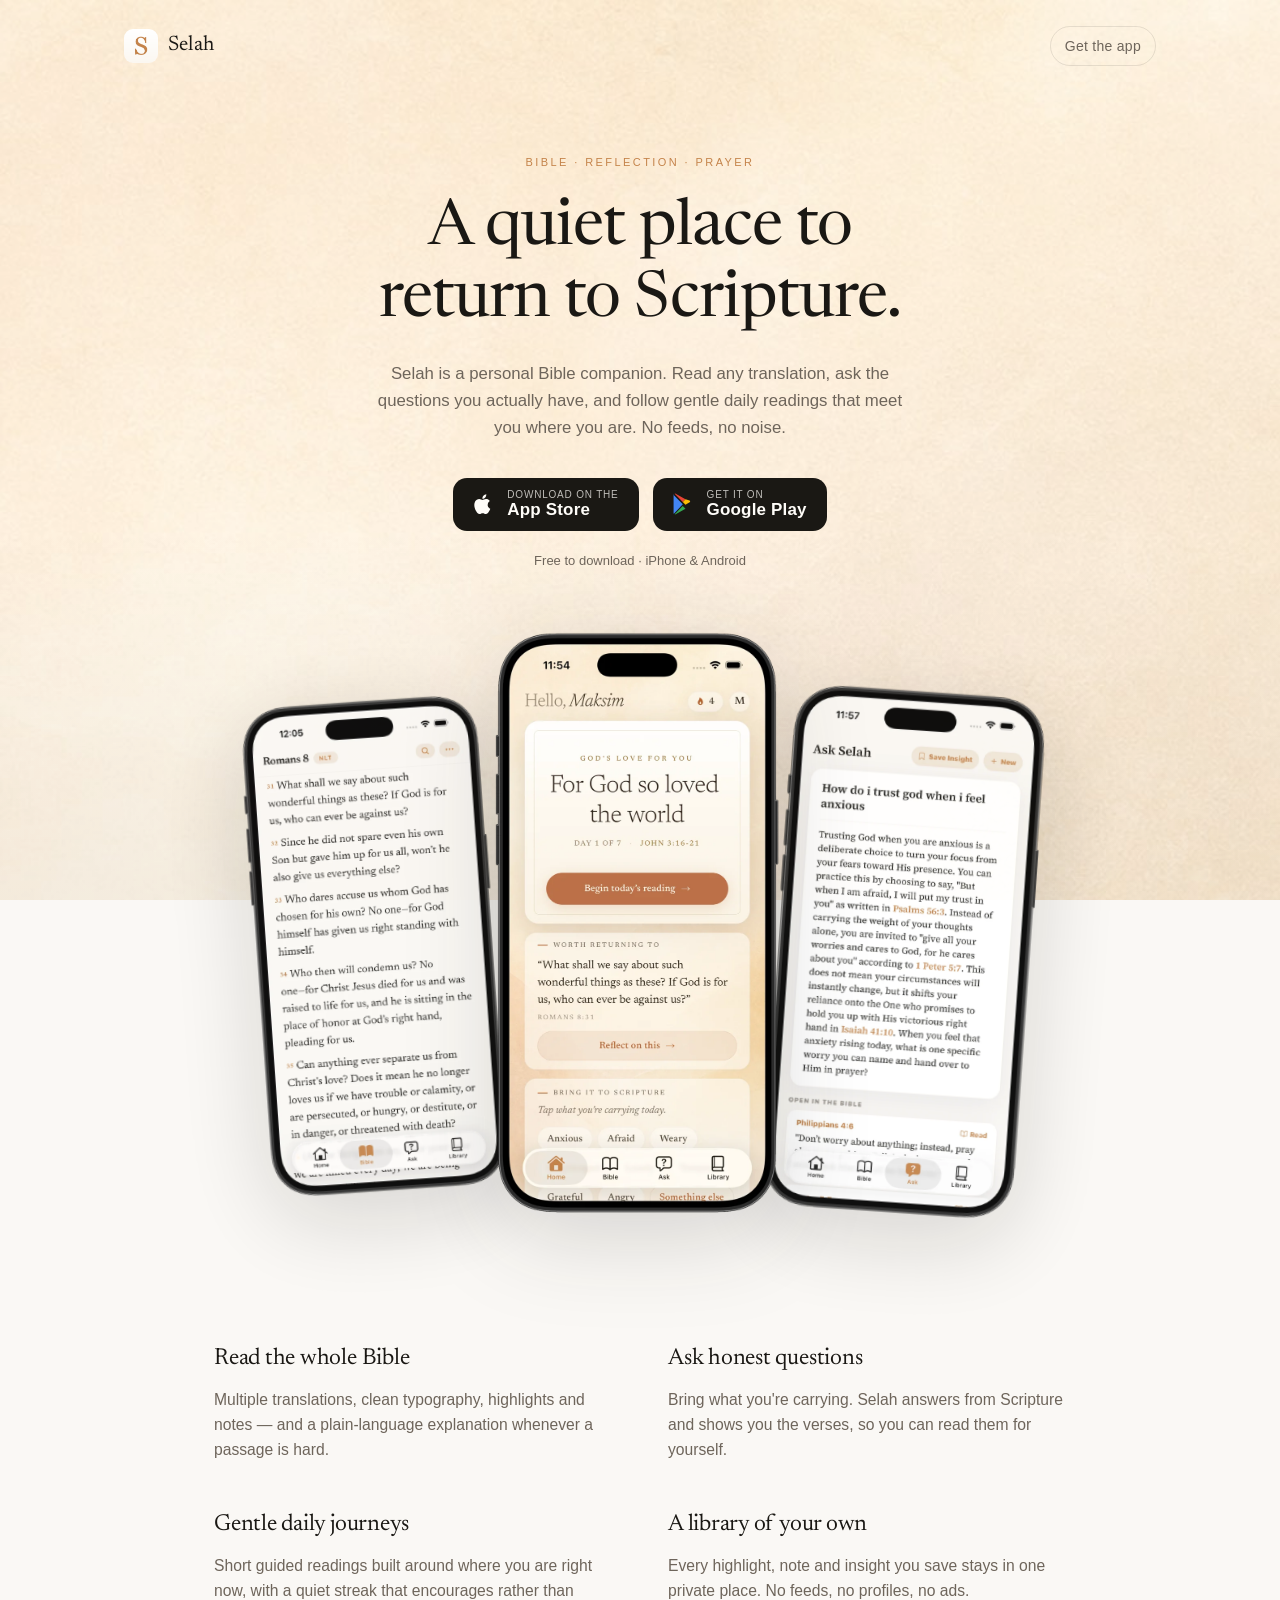
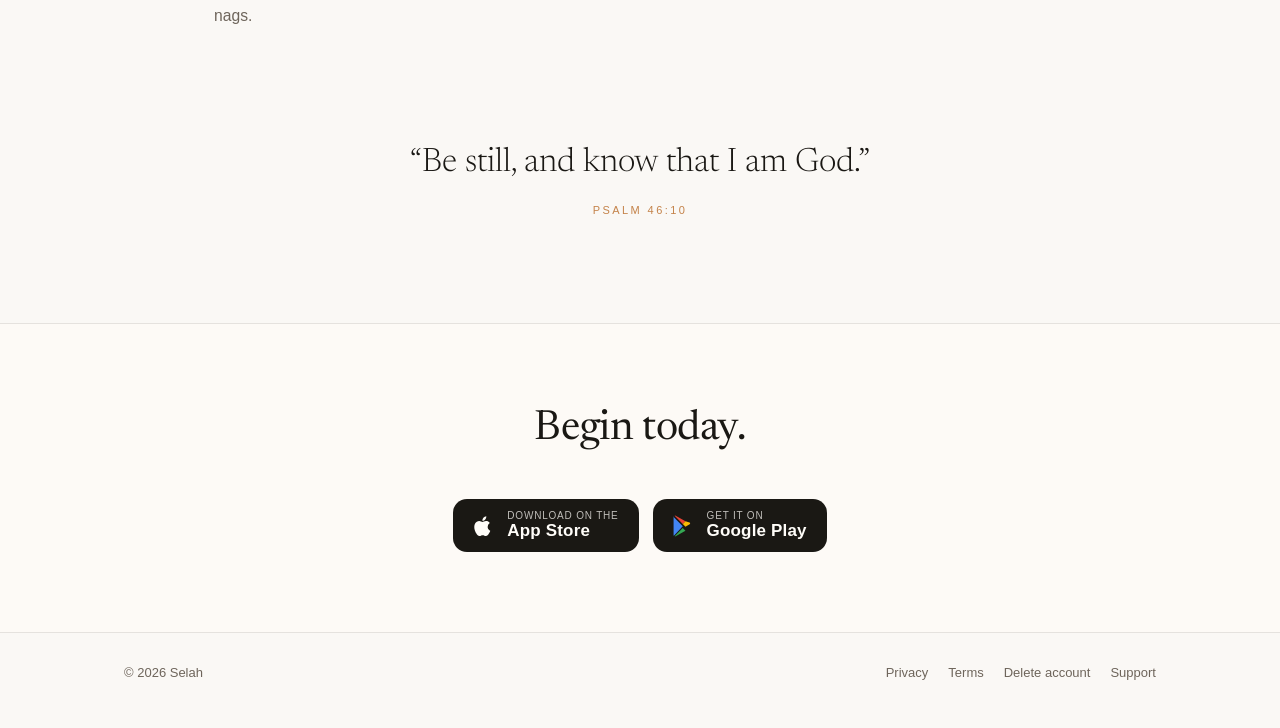
==== index.html @ 69b3614e "Add landing page and restyle legal pages to match The site root now serves a landing page for Selah " ====
<!doctype html>
<html lang="en">
<head>
<meta charset="utf-8" />
<meta name="viewport" content="width=device-width, initial-scale=1" />
<title>Selah — A quiet place to read Scripture</title>
<meta name="description" content="Selah is a personal Bible companion for iPhone and Android. Read any translation, ask honest questions, and follow gentle daily readings." />
<meta name="theme-color" content="#FAF8F5" />
<meta name="color-scheme" content="light" />
<link rel="icon" href="assets/favicon.png" type="image/png" />
<link rel="apple-touch-icon" href="assets/favicon.png" />
<meta property="og:type" content="website" />
<meta property="og:title" content="Selah — A quiet place to read Scripture" />
<meta property="og:description" content="A personal Bible companion for iPhone and Android. Read, ask, and return." />
<meta property="og:image" content="assets/icon.png" />
<meta name="twitter:card" content="summary_large_image" />
<link rel="preconnect" href="https://fonts.googleapis.com" />
<link rel="preconnect" href="https://fonts.gstatic.com" crossorigin />
<link href="https://fonts.googleapis.com/css2?family=Newsreader:opsz,wght@6..72,300;6..72,400;6..72,500&display=swap" rel="stylesheet" />
<link rel="stylesheet" href="styles.css" />
</head>
<body>

<div class="paper" aria-hidden="true"></div>

<header class="nav">
  <a class="brand" href="#top">
    <img src="assets/icon.png" alt="" width="34" height="34" />
    <span>Selah</span>
  </a>
  <a class="nav-cta" href="#get">Get the app</a>
</header>

<main id="top">

  <section class="hero">
    <p class="eyebrow">Bible &middot; Reflection &middot; Prayer</p>
    <h1>A quiet place to<br />return to Scripture.</h1>
    <p class="lede">
      Selah is a personal Bible companion. Read any translation, ask the questions
      you actually have, and follow gentle daily readings that meet you where you are.
      No feeds, no noise.
    </p>

    <div class="badges" id="get">
      <a class="badge" href="https://apps.apple.com/us/app/selah-bible-app-for-beginners/id6782827758" aria-label="Download Selah on the App Store">
        <svg class="badge-glyph" viewBox="0 0 24 24" aria-hidden="true" focusable="false">
          <path fill="currentColor" d="M16.36 12.68c-.02-2.3 1.88-3.4 1.96-3.46-1.07-1.56-2.73-1.78-3.32-1.8-1.41-.14-2.76.83-3.48.83-.72 0-1.83-.81-3.01-.79-1.55.02-2.98.9-3.78 2.29-1.61 2.79-.41 6.92 1.15 9.18.76 1.11 1.67 2.35 2.86 2.3 1.15-.05 1.58-.74 2.97-.74 1.38 0 1.78.74 2.99.72 1.24-.02 2.02-1.12 2.77-2.24.88-1.28 1.24-2.53 1.26-2.6-.03-.01-2.42-.93-2.44-3.69zM14.1 5.9c.63-.77 1.06-1.83.94-2.9-.91.04-2.02.61-2.67 1.37-.58.68-1.09 1.77-.95 2.81 1.02.08 2.05-.52 2.68-1.28z"/>
        </svg>
        <span class="badge-text">
          <small>Download on the</small>
          <strong>App Store</strong>
        </span>
      </a>

      <a class="badge" href="https://play.google.com/store/apps/details?id=com.selahbible.reader" aria-label="Get Selah on Google Play">
        <svg class="badge-glyph" viewBox="0 0 24 24" aria-hidden="true" focusable="false">
          <path fill="#34A853" d="M4.3 21.5c.28.15.6.16.93.03l9.05-5.23-2.5-2.5-7.48 7.7z"/>
          <path fill="#EA4335" d="M14.28 7.7 5.23 2.47a.93.93 0 0 0-.93.03l7.48 7.7 2.5-2.5z"/>
          <path fill="#FBBC04" d="m14.28 7.7-2.5 2.5 2.5 2.5 3.83-2.21c.63-.37.63-1.29 0-1.66L14.28 7.7z"/>
          <path fill="#4285F4" d="M3.58 2.9a1.1 1.1 0 0 0-.28.75v16.7c0 .29.1.55.28.75l8.2-8.9-8.2-8.3z"/>
        </svg>
        <span class="badge-text">
          <small>Get it on</small>
          <strong>Google Play</strong>
        </span>
      </a>
    </div>

    <p class="fineprint">Free to download &middot; iPhone &amp; Android</p>
  </section>

  <section class="shots" aria-label="Screenshots of the Selah app">
    <img class="shot side left" src="assets/bible.webp" alt="The Bible reader in Selah, showing Romans 8 in plain, readable type." loading="lazy" />
    <img class="shot main" src="assets/home.webp" alt="The Selah home screen with today's verse and reading journey." />
    <img class="shot side right" src="assets/ask.webp" alt="Ask Selah answering a question with Scripture references." loading="lazy" />
  </section>

  <section class="features">
    <div class="feature">
      <h2>Read the whole Bible</h2>
      <p>Multiple translations, clean typography, highlights and notes — and a plain-language explanation whenever a passage is hard.</p>
    </div>
    <div class="feature">
      <h2>Ask honest questions</h2>
      <p>Bring what you're carrying. Selah answers from Scripture and shows you the verses, so you can read them for yourself.</p>
    </div>
    <div class="feature">
      <h2>Gentle daily journeys</h2>
      <p>Short guided readings built around where you are right now, with a quiet streak that encourages rather than nags.</p>
    </div>
    <div class="feature">
      <h2>A library of your own</h2>
      <p>Every highlight, note and insight you save stays in one private place. No feeds, no profiles, no ads.</p>
    </div>
  </section>

  <section class="verse">
    <blockquote>
      <p>&ldquo;Be still, and know that I am God.&rdquo;</p>
      <cite>Psalm 46:10</cite>
    </blockquote>
  </section>

  <section class="cta">
    <h2>Begin today.</h2>
    <div class="badges">
      <a class="badge" href="https://apps.apple.com/us/app/selah-bible-app-for-beginners/id6782827758" aria-label="Download Selah on the App Store">
        <svg class="badge-glyph" viewBox="0 0 24 24" aria-hidden="true" focusable="false">
          <path fill="currentColor" d="M16.36 12.68c-.02-2.3 1.88-3.4 1.96-3.46-1.07-1.56-2.73-1.78-3.32-1.8-1.41-.14-2.76.83-3.48.83-.72 0-1.83-.81-3.01-.79-1.55.02-2.98.9-3.78 2.29-1.61 2.79-.41 6.92 1.15 9.18.76 1.11 1.67 2.35 2.86 2.3 1.15-.05 1.58-.74 2.97-.74 1.38 0 1.78.74 2.99.72 1.24-.02 2.02-1.12 2.77-2.24.88-1.28 1.24-2.53 1.26-2.6-.03-.01-2.42-.93-2.44-3.69zM14.1 5.9c.63-.77 1.06-1.83.94-2.9-.91.04-2.02.61-2.67 1.37-.58.68-1.09 1.77-.95 2.81 1.02.08 2.05-.52 2.68-1.28z"/>
        </svg>
        <span class="badge-text">
          <small>Download on the</small>
          <strong>App Store</strong>
        </span>
      </a>
      <a class="badge" href="https://play.google.com/store/apps/details?id=com.selahbible.reader" aria-label="Get Selah on Google Play">
        <svg class="badge-glyph" viewBox="0 0 24 24" aria-hidden="true" focusable="false">
          <path fill="#34A853" d="M4.3 21.5c.28.15.6.16.93.03l9.05-5.23-2.5-2.5-7.48 7.7z"/>
          <path fill="#EA4335" d="M14.28 7.7 5.23 2.47a.93.93 0 0 0-.93.03l7.48 7.7 2.5-2.5z"/>
          <path fill="#FBBC04" d="m14.28 7.7-2.5 2.5 2.5 2.5 3.83-2.21c.63-.37.63-1.29 0-1.66L14.28 7.7z"/>
          <path fill="#4285F4" d="M3.58 2.9a1.1 1.1 0 0 0-.28.75v16.7c0 .29.1.55.28.75l8.2-8.9-8.2-8.3z"/>
        </svg>
        <span class="badge-text">
          <small>Get it on</small>
          <strong>Google Play</strong>
        </span>
      </a>
    </div>
  </section>

</main>

<footer class="foot">
  <p class="copy">&copy; 2026 Selah</p>
  <nav class="links">
    <a href="privacy.html">Privacy</a>
    <a href="terms-and-conditions.html">Terms</a>
    <a href="delete-account.html">Delete account</a>
    <a href="mailto:selahsupport.app@gmail.com">Support</a>
  </nav>
</footer>

</body>
</html>
---- styles.css ----
/* Selah — landing page
   Palette mirrors the app (constants/Colors.ts): warm parchment, ink, amber accent. */

:root {
  --bg: #FAF8F5;
  --bg-tint: #F5EFE5;
  --surface: #FFFFFF;
  --text: #1A1814;
  --muted: #6E655B;
  --accent: #C4834A;
  --hairline: rgba(26, 24, 20, 0.10);
  --pill: #1A1814;
  --pill-text: #FFFDF9;
  --glow: rgba(196, 131, 74, 0.16);
  --veil: rgba(252, 247, 240, 0.22);
  --floor: rgba(58, 39, 22, 0.05);
  --prose: #3B342C;
  --serif: 'Newsreader', 'Iowan Old Style', 'Palatino Linotype', Palatino, Georgia, serif;
  --sans: -apple-system, BlinkMacSystemFont, 'Segoe UI', Inter, Roboto, Helvetica, Arial, sans-serif;
}


* { box-sizing: border-box; }

html {
  scroll-behavior: smooth;
  color-scheme: light only;
}

body {
  margin: 0;
  background: var(--bg);
  color: var(--text);
  font-family: var(--sans);
  line-height: 1.6;
  -webkit-font-smoothing: antialiased;
  text-rendering: optimizeLegibility;
}

/* The same watercolor parchment the app's Home screen sits on: the texture,
   the cream veil over it, and the floor wash that seats the lower content. */
.paper {
  position: fixed;
  inset: 0;
  z-index: -2;
  background-image: url('assets/parchment.jpg');
  background-size: cover;
  background-position: center top;
  background-color: var(--bg);
}

.paper::after {
  content: '';
  position: absolute;
  inset: 0;
  background:
    linear-gradient(to bottom, rgba(58, 39, 22, 0) 58%, var(--floor)),
    var(--veil);
}

img { max-width: 100%; height: auto; display: block; }

a { color: inherit; }

/* ---------- nav ---------- */

.nav {
  max-width: 1080px;
  margin: 0 auto;
  padding: 26px 24px 0;
  display: flex;
  align-items: center;
  justify-content: space-between;
  gap: 16px;
}

.brand {
  display: inline-flex;
  align-items: center;
  gap: 10px;
  text-decoration: none;
  font-family: var(--serif);
  font-size: 21px;
  letter-spacing: 0.01em;
}

.brand img { border-radius: 9px; }

.nav-cta {
  font-size: 14px;
  letter-spacing: 0.02em;
  color: var(--muted);
  text-decoration: none;
  padding: 8px 14px;
  border: 1px solid var(--hairline);
  border-radius: 999px;
  transition: color 0.2s ease, border-color 0.2s ease;
}

.nav-cta:hover { color: var(--accent); border-color: var(--accent); }

/* ---------- hero ---------- */

.hero {
  position: relative;
  max-width: 760px;
  margin: 0 auto;
  padding: 88px 24px 0;
  text-align: center;
}

.eyebrow {
  margin: 0 0 22px;
  font-size: 11px;
  letter-spacing: 0.22em;
  text-transform: uppercase;
  color: var(--accent);
}

h1 {
  margin: 0;
  font-family: var(--serif);
  font-weight: 400;
  font-size: clamp(2.4rem, 6.5vw, 4rem);
  line-height: 1.12;
  letter-spacing: -0.015em;
}

.lede {
  margin: 24px auto 0;
  max-width: 33em;
  font-size: 1.05rem;
  color: var(--muted);
}

.fineprint {
  margin: 20px 0 0;
  font-size: 13px;
  color: var(--muted);
}

/* ---------- store badges ---------- */

.badges {
  margin-top: 36px;
  display: flex;
  flex-wrap: wrap;
  justify-content: center;
  gap: 14px;
}

.badge {
  display: inline-flex;
  align-items: center;
  gap: 11px;
  padding: 11px 20px 11px 17px;
  border-radius: 14px;
  background: var(--pill);
  color: var(--pill-text);
  text-decoration: none;
  transition: transform 0.2s ease, opacity 0.2s ease;
}

.badge:hover { transform: translateY(-2px); opacity: 0.92; }

.badge-glyph { width: 26px; height: 26px; flex: none; }

.badge-text { display: flex; flex-direction: column; line-height: 1.15; text-align: left; }
.badge-text small { font-size: 10px; letter-spacing: 0.08em; text-transform: uppercase; opacity: 0.72; }
.badge-text strong { font-size: 17px; font-weight: 600; letter-spacing: 0.01em; }

/* ---------- screenshots ---------- */

.shots {
  max-width: 1000px;
  margin: 72px auto 0;
  padding: 0 24px;
  display: flex;
  align-items: center;
  justify-content: center;
}

.shot {
  width: 30%;
  max-width: 280px;
  filter: drop-shadow(0 24px 46px rgba(26, 24, 20, 0.16));
}

/* The three sit as a slight fan — the middle one lifted, the outer two turned
   away and tucked a little behind it — rather than three flat rectangles. */
.shot.side { opacity: 0.94; }
.shot.left { transform: rotate(-4deg) translateY(14px); margin-right: -3.5%; }
.shot.right { transform: rotate(4deg) translateY(14px); margin-left: -3.5%; }

.shot.main {
  position: relative;
  z-index: 2;
  width: 34%;
  max-width: 316px;
  transform: translateY(-12px);
}

/* ---------- features ---------- */

.features {
  max-width: 900px;
  margin: 104px auto 0;
  padding: 0 24px;
  display: grid;
  grid-template-columns: repeat(2, 1fr);
  gap: 44px 56px;
}

.feature h2 {
  margin: 0 0 10px;
  font-family: var(--serif);
  font-weight: 400;
  font-size: 1.45rem;
  letter-spacing: -0.01em;
}

.feature p {
  margin: 0;
  color: var(--muted);
  font-size: 0.98rem;
}

/* ---------- verse ---------- */

.verse {
  max-width: 720px;
  margin: 112px auto 0;
  padding: 0 24px;
  text-align: center;
}

.verse blockquote { margin: 0; }

.verse p {
  margin: 0;
  font-family: var(--serif);
  font-size: clamp(1.5rem, 3.6vw, 2.1rem);
  font-weight: 300;
  line-height: 1.35;
}

.verse cite {
  display: block;
  margin-top: 16px;
  font-style: normal;
  font-size: 11px;
  letter-spacing: 0.22em;
  text-transform: uppercase;
  color: var(--accent);
}

/* ---------- closing cta ---------- */

.cta {
  margin: 104px auto 0;
  padding: 72px 24px 80px;
  text-align: center;
  background: rgba(255, 252, 246, 0.55);
  border-top: 1px solid var(--hairline);
  border-bottom: 1px solid var(--hairline);
}

.cta h2 {
  margin: 0;
  font-family: var(--serif);
  font-weight: 400;
  font-size: clamp(1.9rem, 4.6vw, 2.6rem);
  letter-spacing: -0.01em;
}

/* ---------- footer ---------- */

.foot {
  max-width: 1080px;
  margin: 0 auto;
  padding: 30px 24px 44px;
  display: flex;
  flex-wrap: wrap;
  align-items: center;
  justify-content: space-between;
  gap: 12px;
  font-size: 13px;
  color: var(--muted);
}

.foot .copy { margin: 0; }

.links { display: flex; flex-wrap: wrap; gap: 20px; }

.links a { text-decoration: none; transition: color 0.2s ease; }
.links a:hover { color: var(--accent); }

/* ---------- legal documents ---------- */
/* Privacy, Terms and account deletion share the landing page's shell and
   palette; only the prose measure and rhythm are set here. */

.doc {
  max-width: 720px;
  margin: 0 auto;
  padding: 64px 24px 100px;
}

.doc .eyebrow { margin-bottom: 14px; }

.doc h1 {
  font-size: clamp(2rem, 5vw, 2.75rem);
  line-height: 1.15;
}

.doc .updated {
  margin: 14px 0 0;
  font-size: 0.92rem;
  color: var(--muted);
}

.doc .rule {
  height: 1px;
  margin: 30px 0 8px;
  background: var(--hairline);
}

.doc h2 {
  margin: 42px 0 12px;
  font-family: var(--serif);
  font-weight: 400;
  font-size: 1.5rem;
  letter-spacing: -0.01em;
}

.doc h3 {
  margin: 30px 0 10px;
  font-family: var(--serif);
  font-weight: 400;
  font-size: 1.18rem;
}

.doc p,
.doc li {
  color: var(--prose);
  font-size: 1rem;
}

.doc p { margin: 0 0 16px; }

.doc ul,
.doc ol {
  margin: 0 0 18px;
  padding-left: 1.3em;
}

.doc li { margin: 0 0 8px; }

.doc a {
  color: var(--accent);
  text-decoration: underline;
  text-underline-offset: 2px;
  text-decoration-thickness: 1px;
}

.doc strong { font-weight: 600; color: var(--text); }

/* The fused ivory callout the old pages used for the fastest route. */
.doc .summary {
  margin: 26px 0 34px;
  padding: 20px 22px;
  background: rgba(255, 253, 249, 0.62);
  border: 1px solid var(--hairline);
  border-radius: 16px;
}

.doc .summary p:last-child { margin-bottom: 0; }

.doc .button {
  display: inline-flex;
  align-items: center;
  margin: 6px 0 22px;
  padding: 12px 22px;
  border-radius: 999px;
  background: var(--pill);
  color: var(--pill-text);
  font-size: 0.95rem;
  text-decoration: none;
  transition: transform 0.2s ease, opacity 0.2s ease;
}

.doc .button:hover { transform: translateY(-1px); opacity: 0.92; }

.doc .imprint {
  margin: 56px 0 0;
  padding-top: 22px;
  border-top: 1px solid var(--hairline);
  font-size: 0.86rem;
  color: var(--muted);
}

@media (max-width: 700px) {
  .doc { padding: 44px 22px 76px; }
  .doc h2 { font-size: 1.35rem; margin-top: 36px; }
}

/* ---------- phones ---------- */
/* One column, centered like the rest of the page, with the rhythm pulled in
   so the sections read as one column instead of drifting apart. */

@media (max-width: 700px) {
  .nav { padding: 20px 20px 0; }

  .hero { padding: 60px 22px 0; }
  h1 { font-size: clamp(2rem, 9.5vw, 2.75rem); }
  .lede { margin-top: 20px; font-size: 1rem; }

  .badges { margin-top: 32px; gap: 12px; }
  .badge { width: min(260px, 100%); }

  .shots {
    display: block;
    position: relative;
    margin-top: 68px;
    padding: 0 18px;
  }

  .shot { filter: drop-shadow(0 16px 32px rgba(26, 24, 20, 0.18)); }

  /* Bible steps out; Home and Ask stay, overlapped and turned toward
     each other so the pair reads as one arrangement. */
  .shot.left { display: none; }

  .shot.main {
    width: 65%;
    max-width: 246px;
    margin: 0 0 0 4%;
    transform: rotate(-5deg);
  }

  .shot.right {
    position: absolute;
    z-index: 1;
    top: -5%;
    right: 4%;
    width: 54%;
    max-width: 205px;
    margin: 0;
    transform: rotate(7deg);
  }

  .features {
    margin-top: 68px;
    padding: 0 22px;
    grid-template-columns: 1fr;
    gap: 34px;
    text-align: center;
  }

  .feature h2 { font-size: 1.35rem; }
  .feature p { max-width: 30em; margin-inline: auto; }

  .verse { margin-top: 76px; }
  .verse p { font-size: 1.32rem; }

  .cta { margin-top: 76px; padding: 60px 22px 64px; }

  .foot {
    flex-direction: column;
    justify-content: center;
    gap: 16px;
    padding: 28px 22px 40px;
  }
}
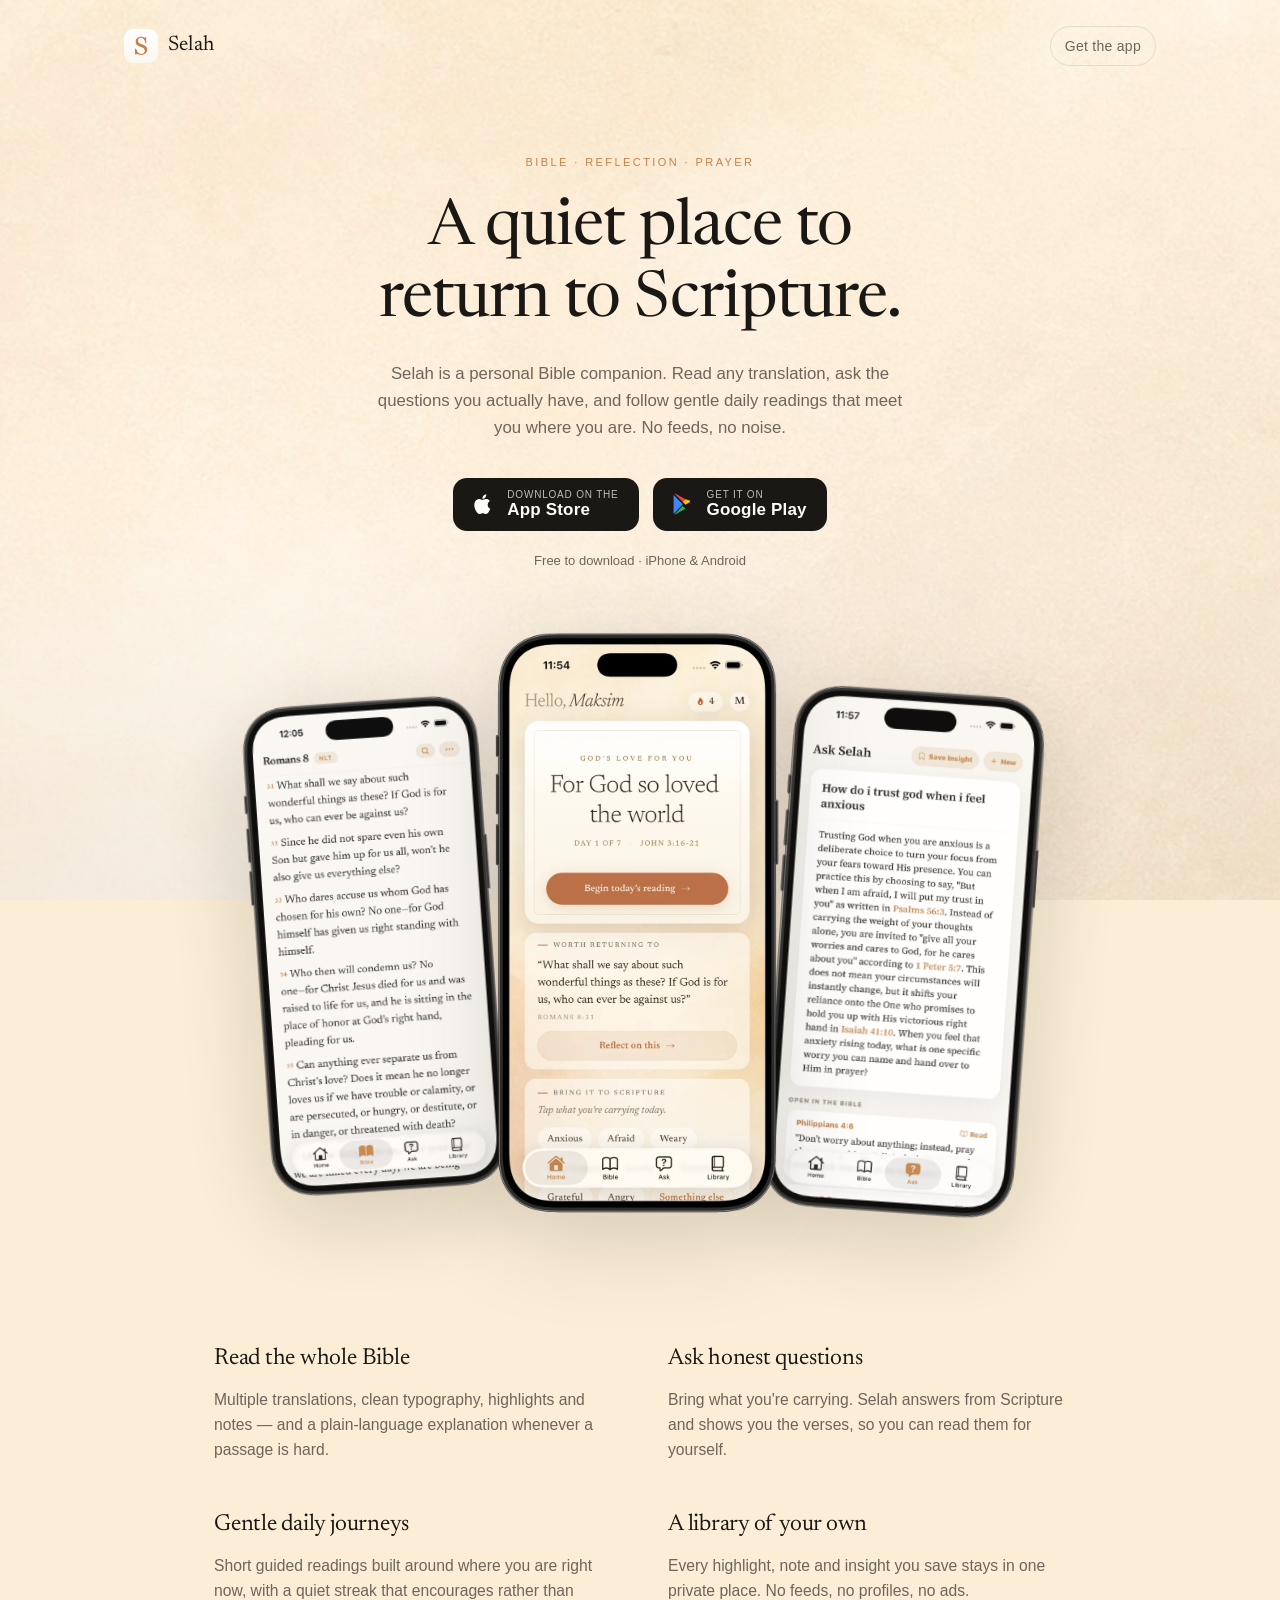
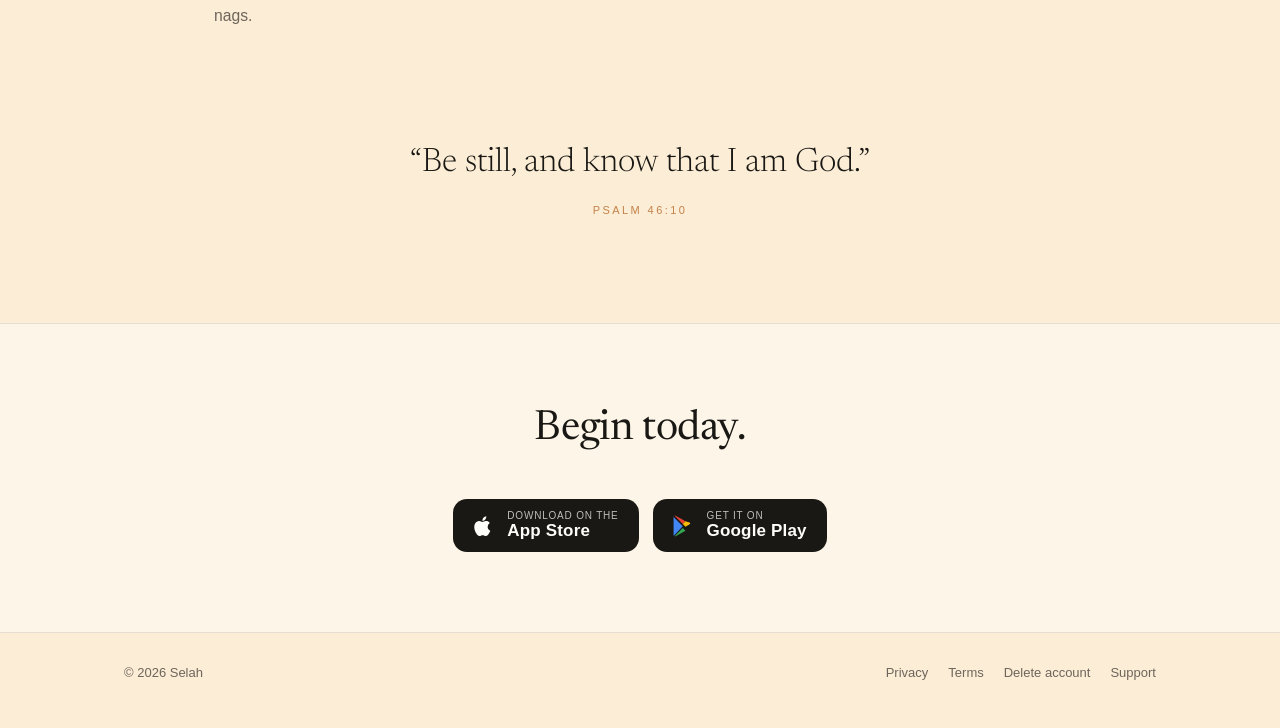
==== commit 187913a2: "Match the canvas colour to the parchment and centre the store pills iOS Safari tints the status bar " ====
--- a/index.html
+++ b/index.html
@@ -5,7 +5,7 @@
 <meta name="viewport" content="width=device-width, initial-scale=1" />
 <title>Selah — A quiet place to read Scripture</title>
 <meta name="description" content="Selah is a personal Bible companion for iPhone and Android. Read any translation, ask honest questions, and follow gentle daily readings." />
-<meta name="theme-color" content="#FAF8F5" />
+<meta name="theme-color" content="#FBEDD6" />
 <meta name="color-scheme" content="light" />
 <link rel="icon" href="assets/favicon.png" type="image/png" />
 <link rel="apple-touch-icon" href="assets/favicon.png" />
--- a/styles.css
+++ b/styles.css
@@ -2,7 +2,7 @@
    Palette mirrors the app (constants/Colors.ts): warm parchment, ink, amber accent. */
 
 :root {
-  --bg: #FAF8F5;
+  --bg: #FBEDD6;
   --bg-tint: #F5EFE5;
   --surface: #FFFFFF;
   --text: #1A1814;
@@ -415,7 +415,7 @@
   .lede { margin-top: 20px; font-size: 1rem; }
 
   .badges { margin-top: 32px; gap: 12px; }
-  .badge { width: min(260px, 100%); }
+  .badge { width: min(260px, 100%); justify-content: center; }
 
   .shots {
     display: block;
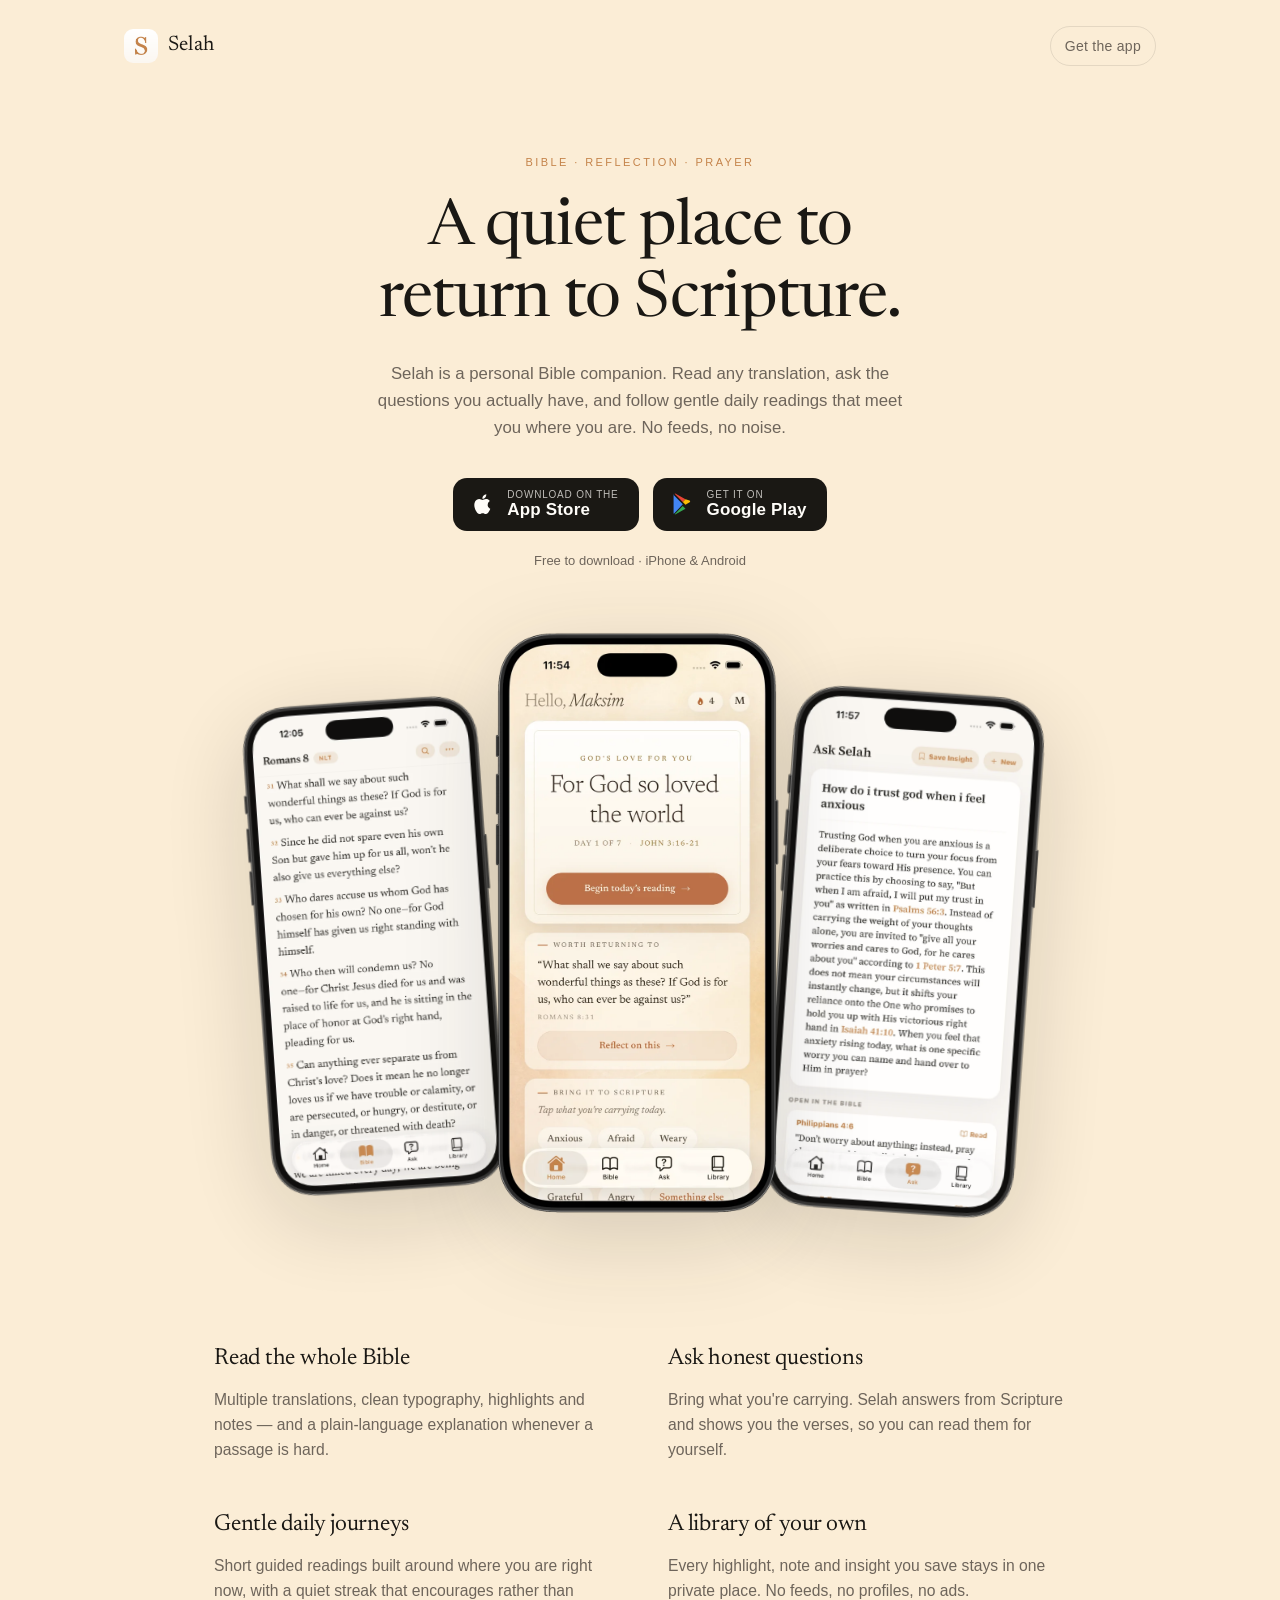
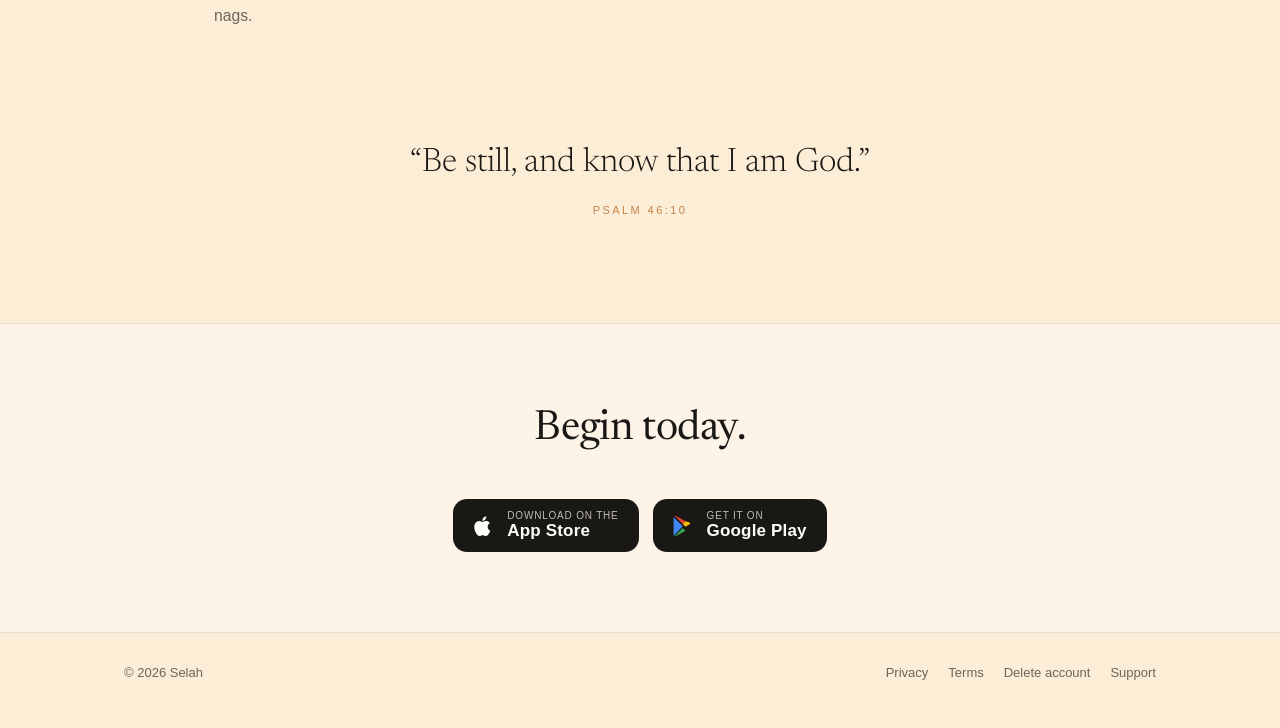
==== commit 2799b048: "bug fix" ====
--- a/index.html
+++ b/index.html
@@ -2,7 +2,7 @@
 <html lang="en">
 <head>
 <meta charset="utf-8" />
-<meta name="viewport" content="width=device-width, initial-scale=1" />
+<meta name="viewport" content="width=device-width, initial-scale=1, viewport-fit=cover" />
 <title>Selah — A quiet place to read Scripture</title>
 <meta name="description" content="Selah is a personal Bible companion for iPhone and Android. Read any translation, ask honest questions, and follow gentle daily readings." />
 <meta name="theme-color" content="#FBEDD6" />
@@ -22,6 +22,7 @@
 <body>
 
 <div class="paper" aria-hidden="true"></div>
+<div class="toolbar-tint" aria-hidden="true"></div>
 
 <header class="nav">
   <a class="brand" href="#top">
--- a/styles.css
+++ b/styles.css
@@ -25,6 +25,7 @@
 html {
   scroll-behavior: smooth;
   color-scheme: light only;
+  background-color: var(--bg);
 }
 
 body {
@@ -41,7 +42,13 @@
    the cream veil over it, and the floor wash that seats the lower content. */
 .paper {
   position: fixed;
-  inset: 0;
+  top: 0;
+  left: 0;
+  right: 0;
+  /* inset:0 sizes to iOS's *small* viewport, so when Safari's toolbar
+     collapses a strip of bare background appears below the texture. */
+  height: 100vh;
+  height: 100lvh;
   z-index: -2;
   background-image: url('assets/parchment.jpg');
   background-size: cover;
@@ -56,6 +63,20 @@
   background:
     linear-gradient(to bottom, rgba(58, 39, 22, 0) 58%, var(--floor)),
     var(--veil);
+}
+
+/* iOS 26 Safari ignores theme-color and instead tints its toolbar by sampling
+   the background-color of fixed elements touching the viewport edges (pseudo-
+   elements and background images are skipped, so .paper doesn't count). This
+   off-screen strip is the element it samples for the bottom toolbar. */
+.toolbar-tint {
+  position: fixed;
+  bottom: -8px;
+  left: 0;
+  width: 100%;
+  min-height: 12px;
+  background-color: var(--bg);
+  pointer-events: none;
 }
 
 img { max-width: 100%; height: auto; display: block; }
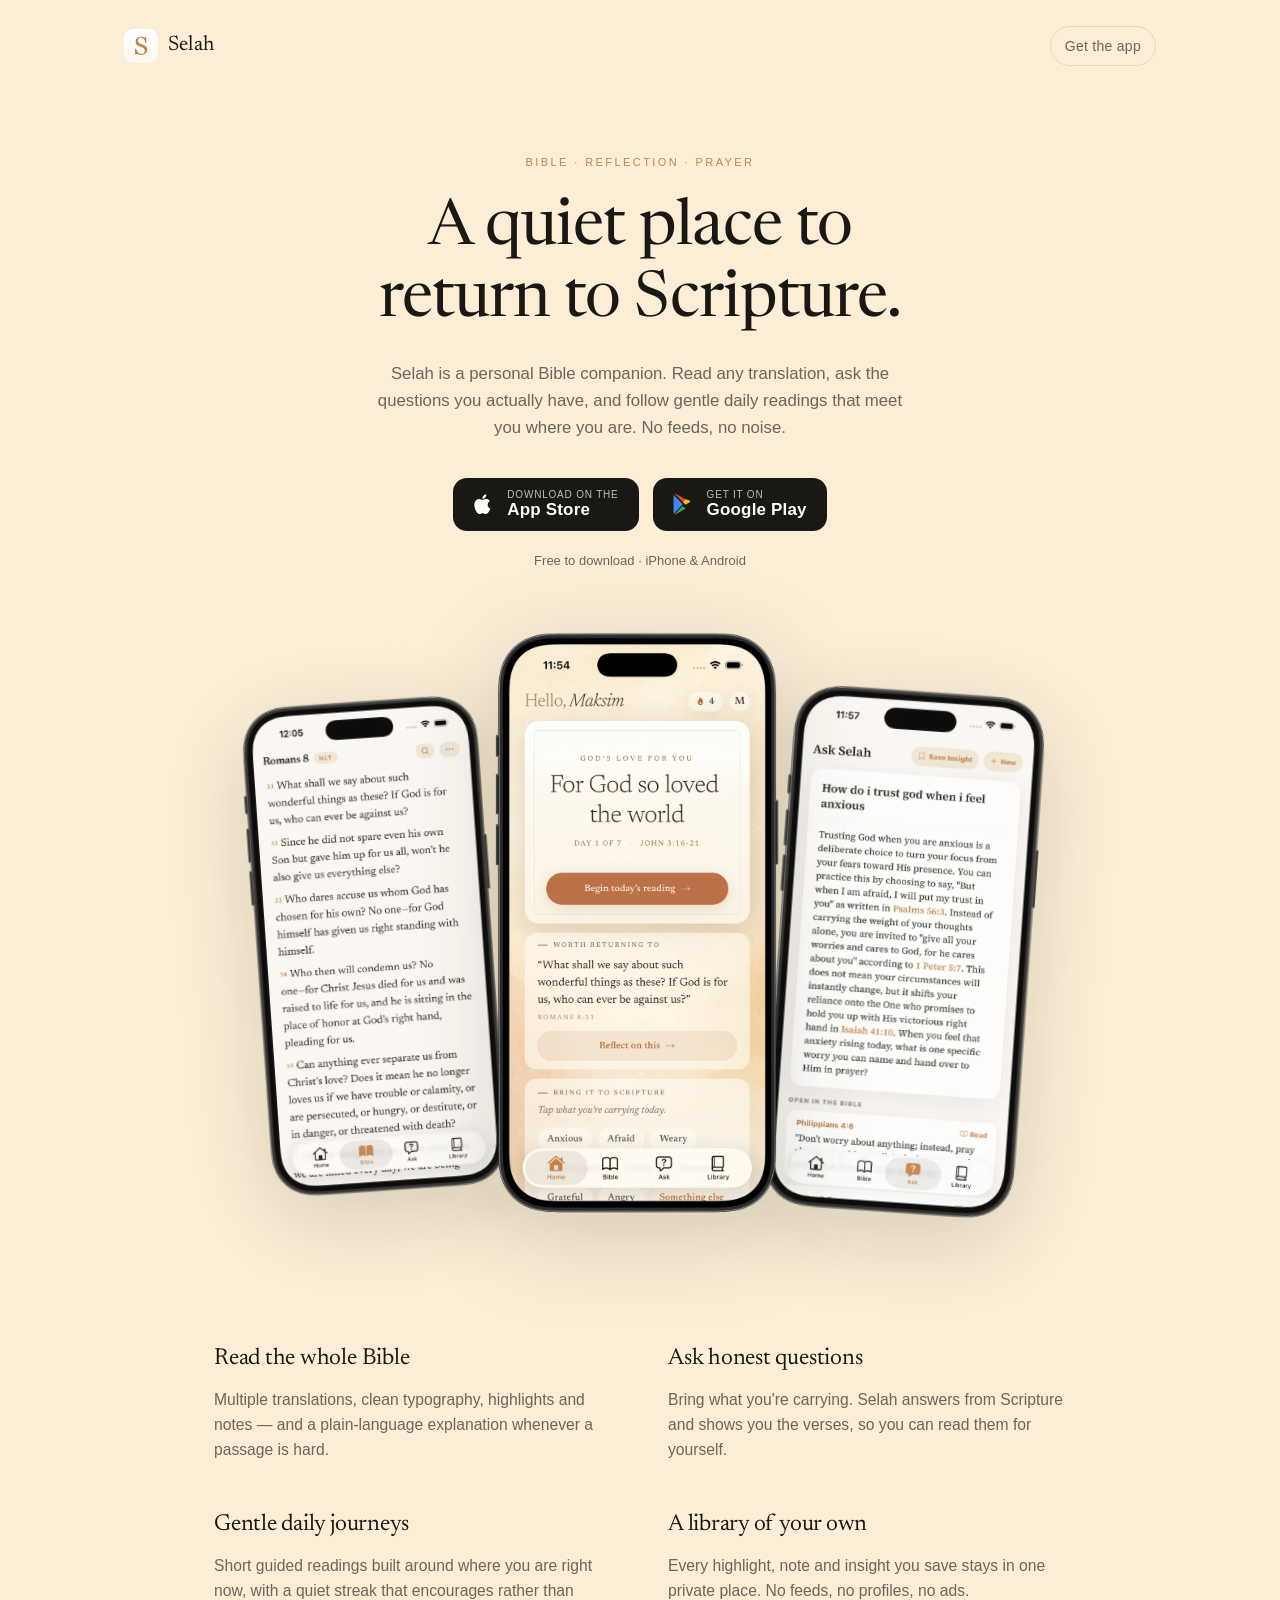
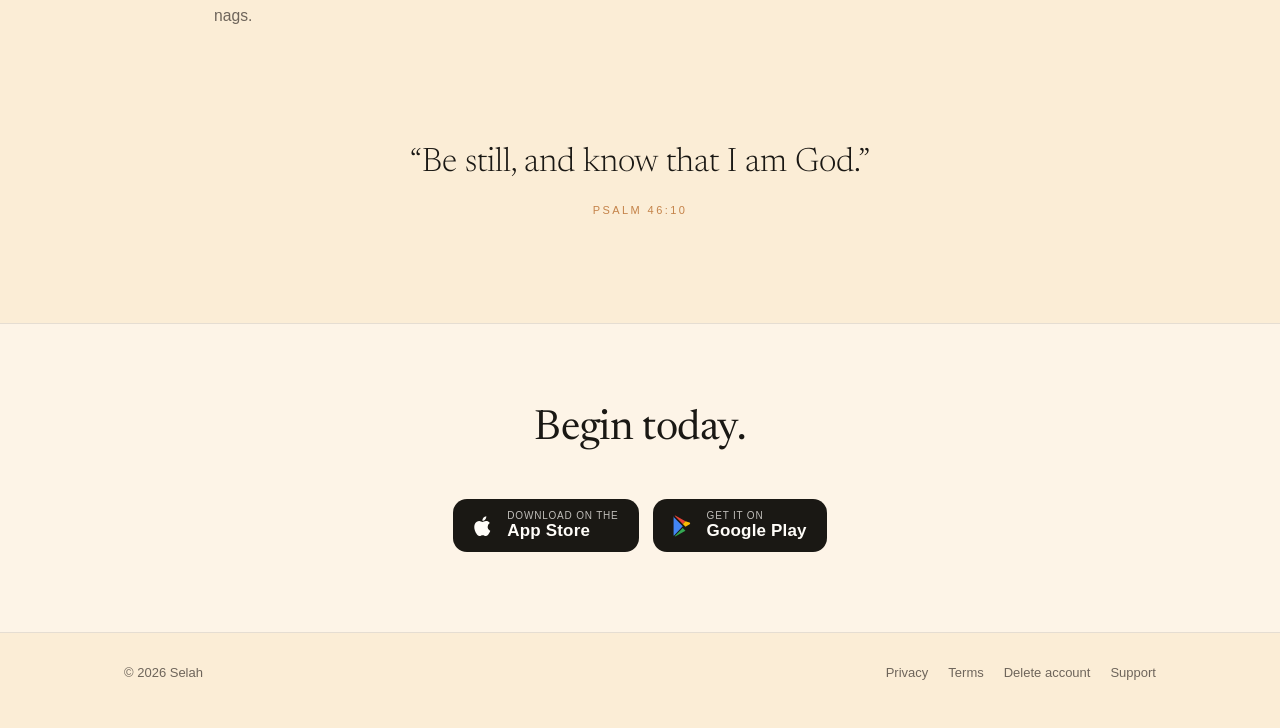
==== commit 3633c2d8: "Let Safari blur the real parchment instead of tinting a flat bar Make the parchment layer scroll wit" ====
--- a/index.html
+++ b/index.html
@@ -22,7 +22,6 @@
 <body>
 
 <div class="paper" aria-hidden="true"></div>
-<div class="toolbar-tint" aria-hidden="true"></div>
 
 <header class="nav">
   <a class="brand" href="#top">
--- a/styles.css
+++ b/styles.css
@@ -30,6 +30,9 @@
 
 body {
   margin: 0;
+  position: relative;
+  min-height: 100vh;
+  min-height: 100lvh;
   background: var(--bg);
   color: var(--text);
   font-family: var(--sans);
@@ -39,19 +42,17 @@
 }
 
 /* The same watercolor parchment the app's Home screen sits on: the texture,
-   the cream veil over it, and the floor wash that seats the lower content. */
+   the cream veil over it, and the floor wash that seats the lower content.
+   It scrolls with the page (not fixed) so iOS Safari's glass toolbar blurs
+   the real texture instead of guessing a flat tint colour. The tile image is
+   the texture plus its vertical mirror, so repeat-y has no seam. */
 .paper {
-  position: fixed;
-  top: 0;
-  left: 0;
-  right: 0;
-  /* inset:0 sizes to iOS's *small* viewport, so when Safari's toolbar
-     collapses a strip of bare background appears below the texture. */
-  height: 100vh;
-  height: 100lvh;
+  position: absolute;
+  inset: 0;
   z-index: -2;
-  background-image: url('assets/parchment.jpg');
-  background-size: cover;
+  background-image: url('assets/parchment-tile.jpg');
+  background-size: 100% auto;
+  background-repeat: repeat-y;
   background-position: center top;
   background-color: var(--bg);
 }
@@ -63,20 +64,6 @@
   background:
     linear-gradient(to bottom, rgba(58, 39, 22, 0) 58%, var(--floor)),
     var(--veil);
-}
-
-/* iOS 26 Safari ignores theme-color and instead tints its toolbar by sampling
-   the background-color of fixed elements touching the viewport edges (pseudo-
-   elements and background images are skipped, so .paper doesn't count). This
-   off-screen strip is the element it samples for the bottom toolbar. */
-.toolbar-tint {
-  position: fixed;
-  bottom: -8px;
-  left: 0;
-  width: 100%;
-  min-height: 12px;
-  background-color: var(--bg);
-  pointer-events: none;
 }
 
 img { max-width: 100%; height: auto; display: block; }
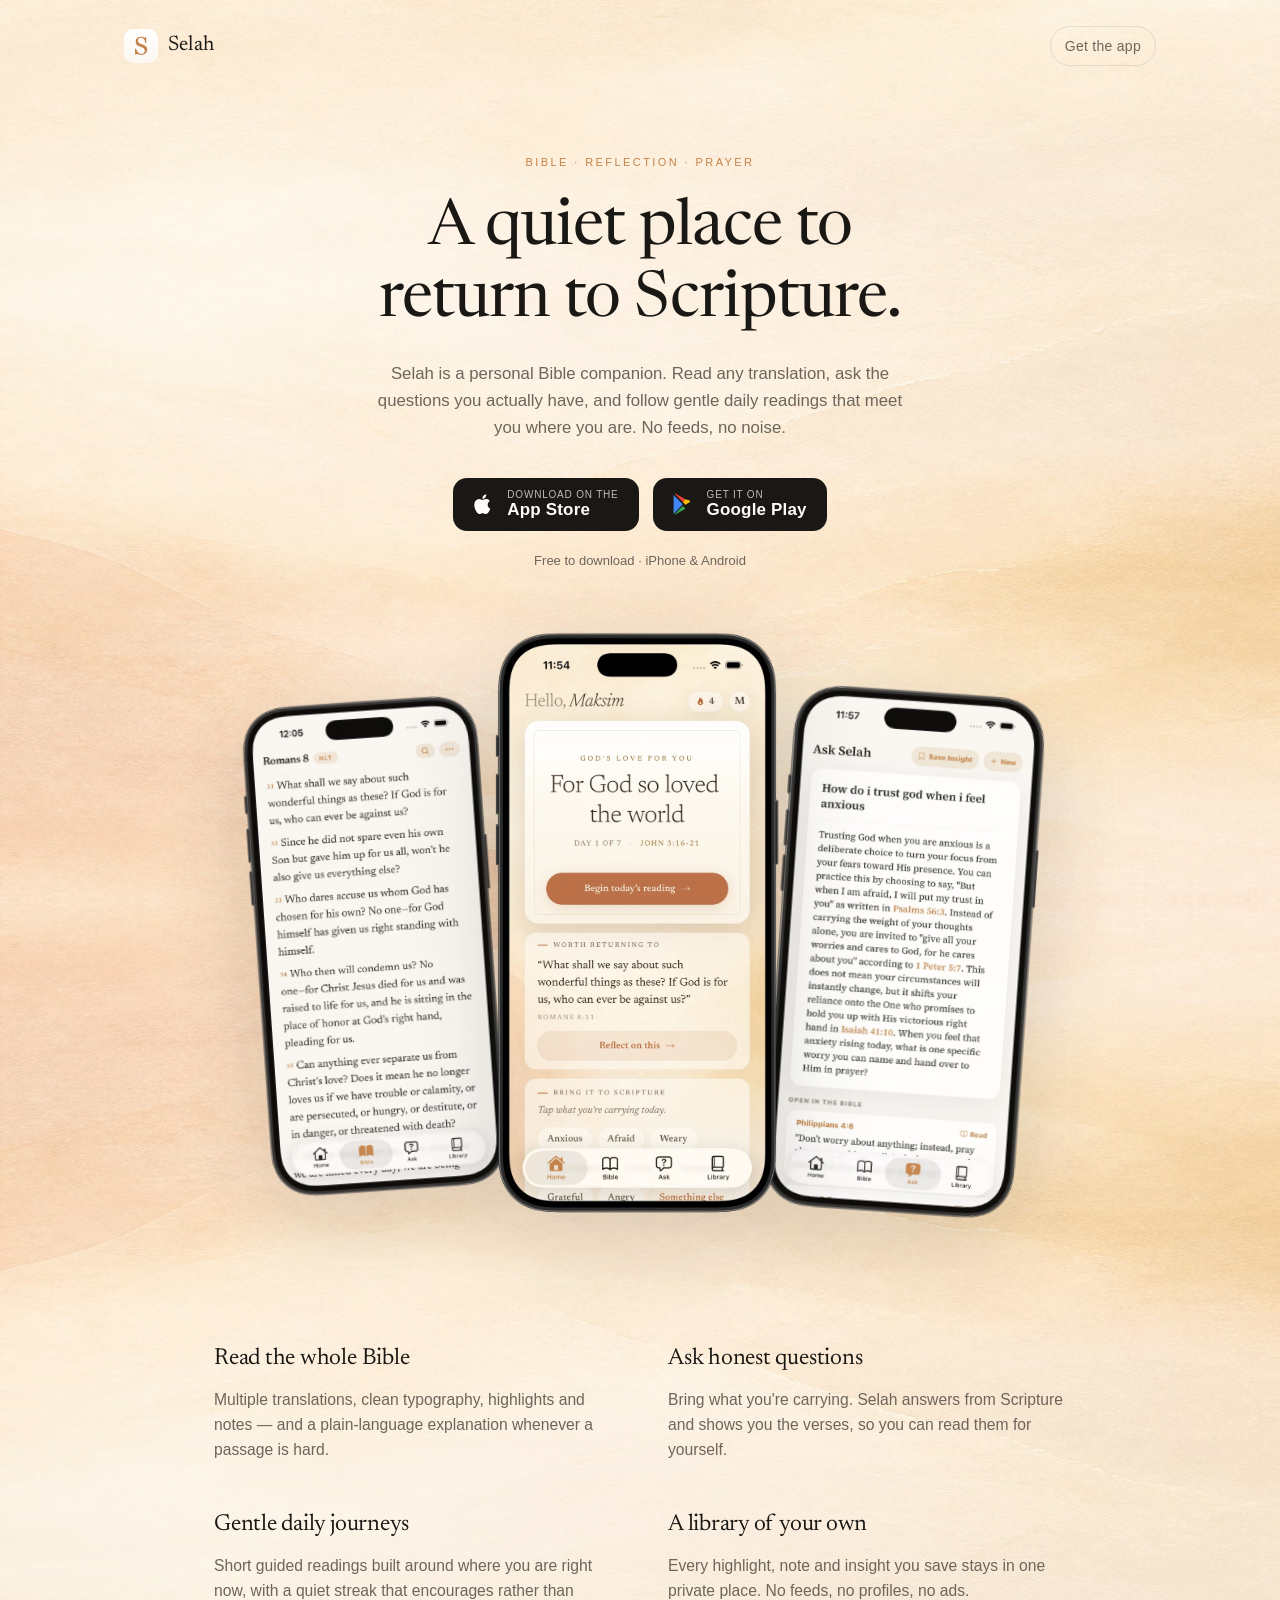
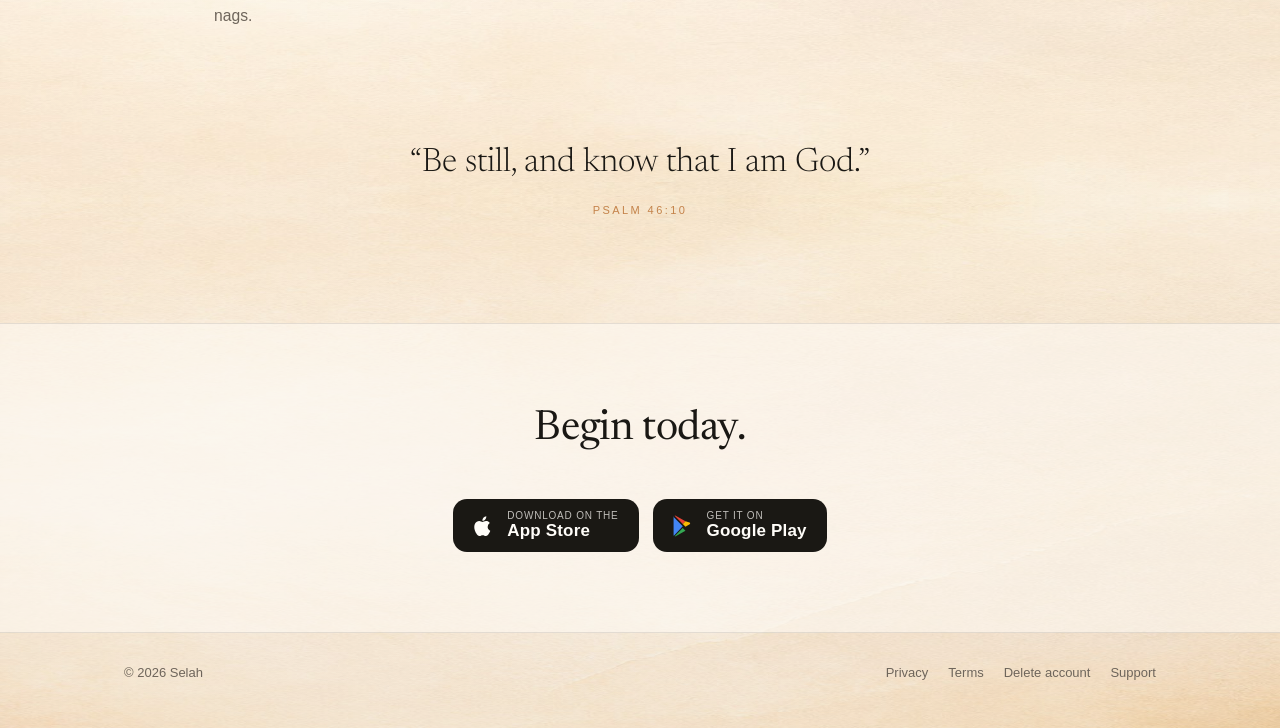
==== commit 893dd0ec: "Cache-bust the stylesheet so phones drop the stale copy Co-Authored-By: Claude Fable 5 <noreply@anth" ====
--- a/index.html
+++ b/index.html
@@ -17,7 +17,7 @@
 <link rel="preconnect" href="https://fonts.googleapis.com" />
 <link rel="preconnect" href="https://fonts.gstatic.com" crossorigin />
 <link href="https://fonts.googleapis.com/css2?family=Newsreader:opsz,wght@6..72,300;6..72,400;6..72,500&display=swap" rel="stylesheet" />
-<link rel="stylesheet" href="styles.css" />
+<link rel="stylesheet" href="styles.css?v=2" />
 </head>
 <body>
 
--- a/styles.css
+++ b/styles.css
@@ -33,7 +33,9 @@
   position: relative;
   min-height: 100vh;
   min-height: 100lvh;
-  background: var(--bg);
+  /* Transparent so the .paper texture (z-index -2) is never painted over;
+     html carries the base colour. */
+  background: transparent;
   color: var(--text);
   font-family: var(--sans);
   line-height: 1.6;
@@ -51,7 +53,10 @@
   inset: 0;
   z-index: -2;
   background-image: url('assets/parchment-tile.jpg');
-  background-size: 100% auto;
+  /* The tile is the texture + its mirror, so 200lvh shows one full pass of
+     the texture per screenful — the same framing the old fixed cover gave. */
+  background-size: 100% 200vh;
+  background-size: 100% 200lvh;
   background-repeat: repeat-y;
   background-position: center top;
   background-color: var(--bg);
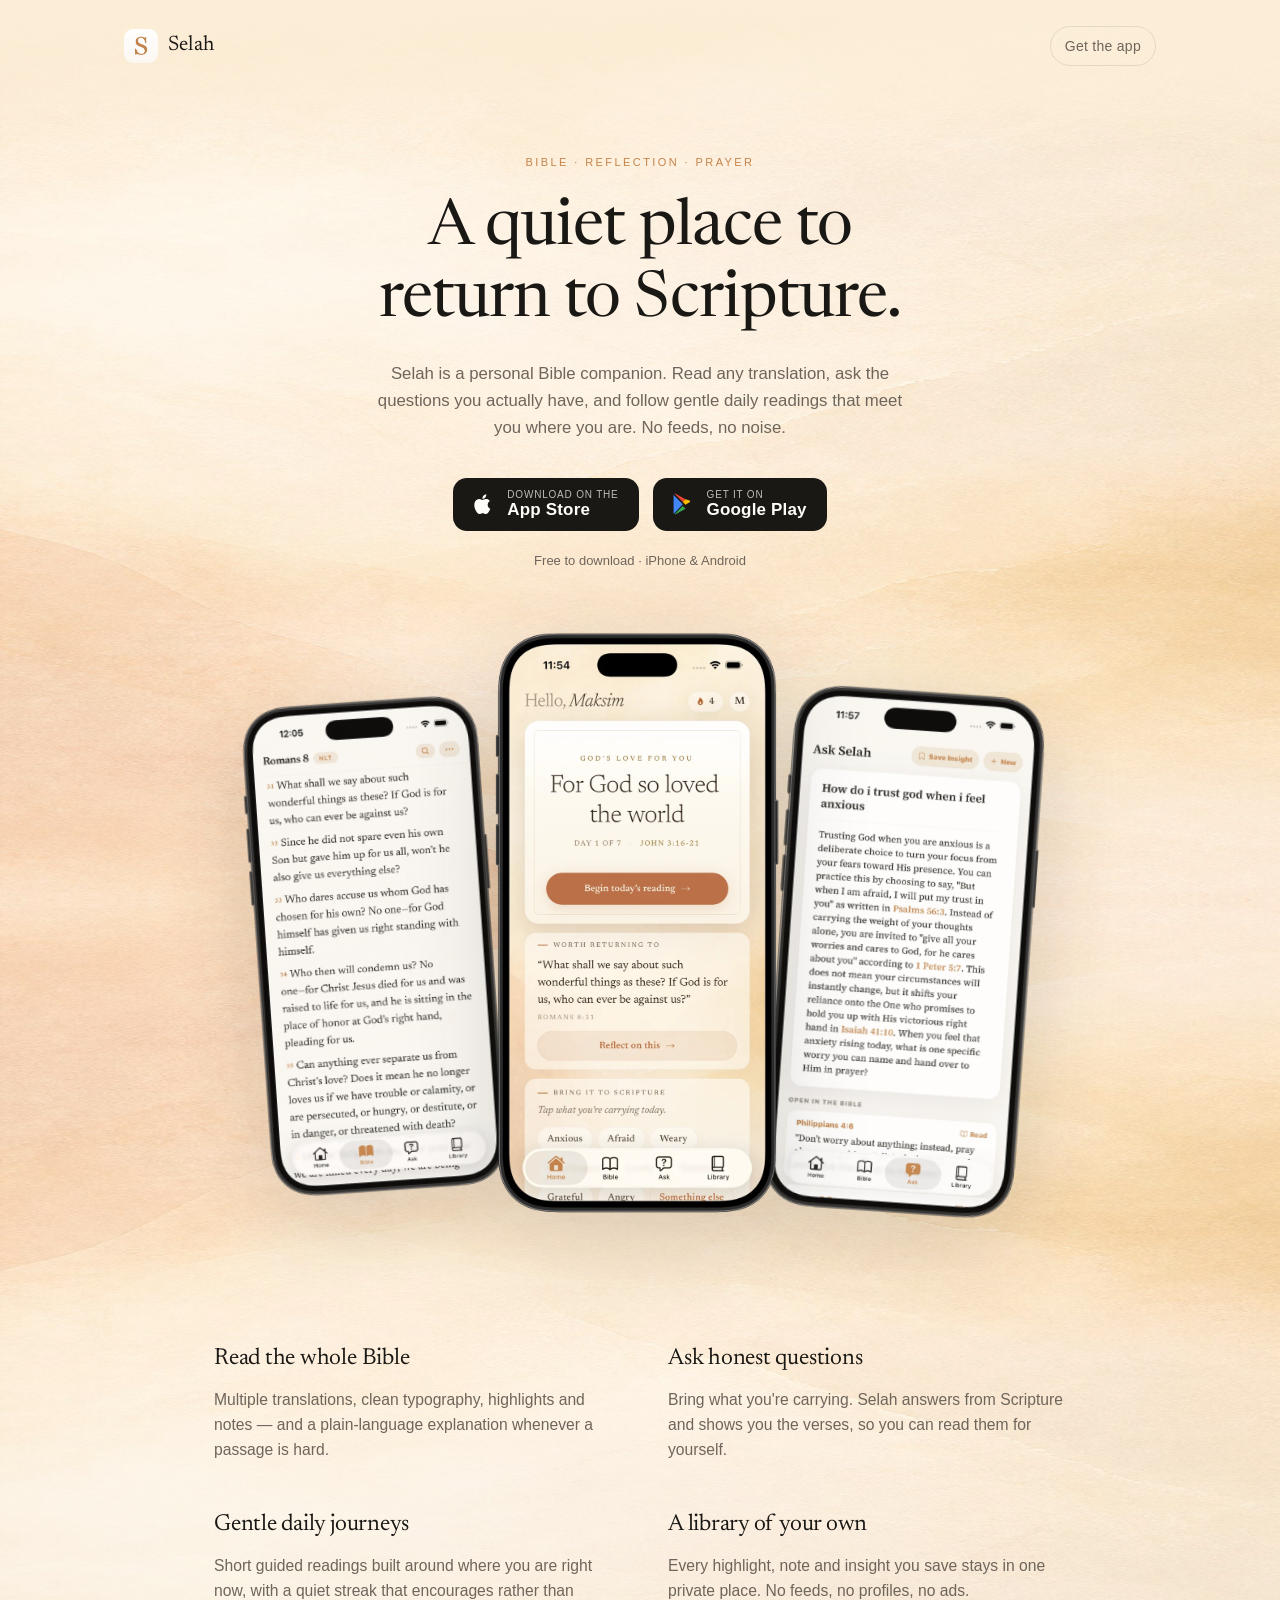
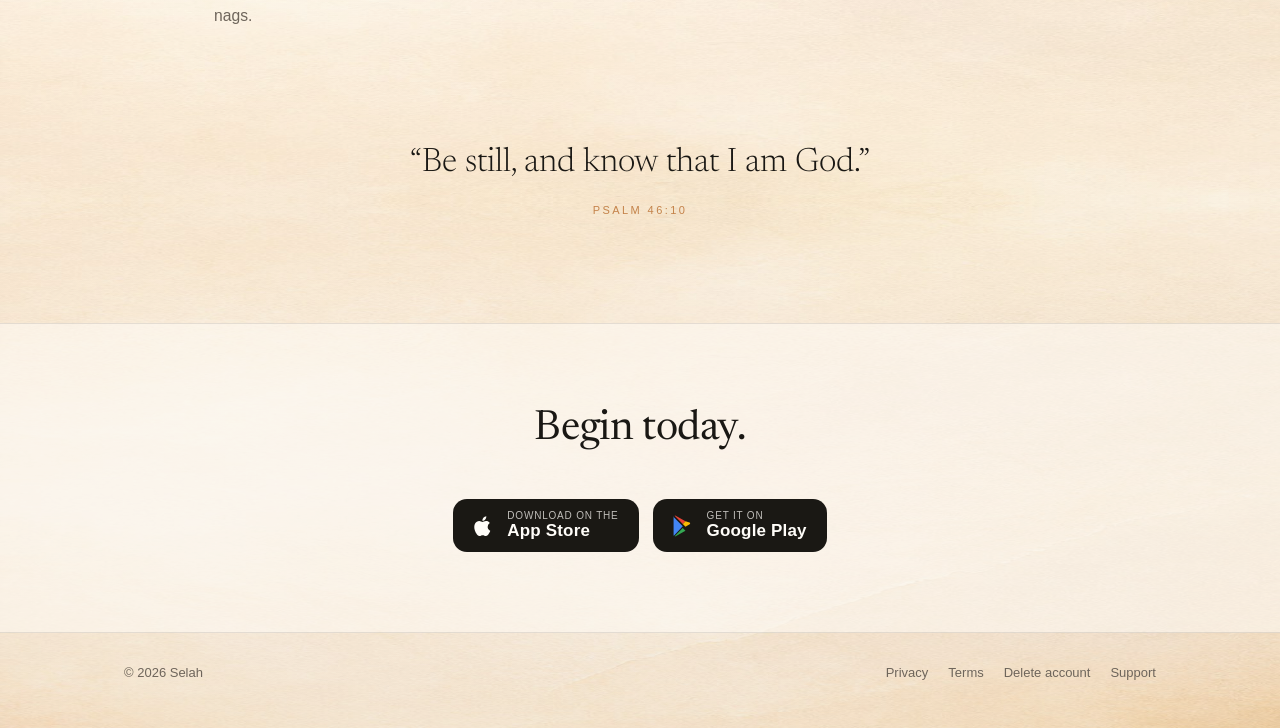
==== commit 0ee794c3: "Blend the page top into Safari's status bar fill Fade the texture in from the flat page colour over " ====
--- a/index.html
+++ b/index.html
@@ -17,7 +17,7 @@
 <link rel="preconnect" href="https://fonts.googleapis.com" />
 <link rel="preconnect" href="https://fonts.gstatic.com" crossorigin />
 <link href="https://fonts.googleapis.com/css2?family=Newsreader:opsz,wght@6..72,300;6..72,400;6..72,500&display=swap" rel="stylesheet" />
-<link rel="stylesheet" href="styles.css?v=2" />
+<link rel="stylesheet" href="styles.css?v=3" />
 </head>
 <body>
 
--- a/styles.css
+++ b/styles.css
@@ -67,6 +67,9 @@
   position: absolute;
   inset: 0;
   background:
+    /* Fade the texture in from the flat page colour so the page's top edge
+       matches the solid fill Safari paints behind the status bar. */
+    linear-gradient(to bottom, var(--bg), rgba(251, 237, 214, 0) 150px),
     linear-gradient(to bottom, rgba(58, 39, 22, 0) 58%, var(--floor)),
     var(--veil);
 }
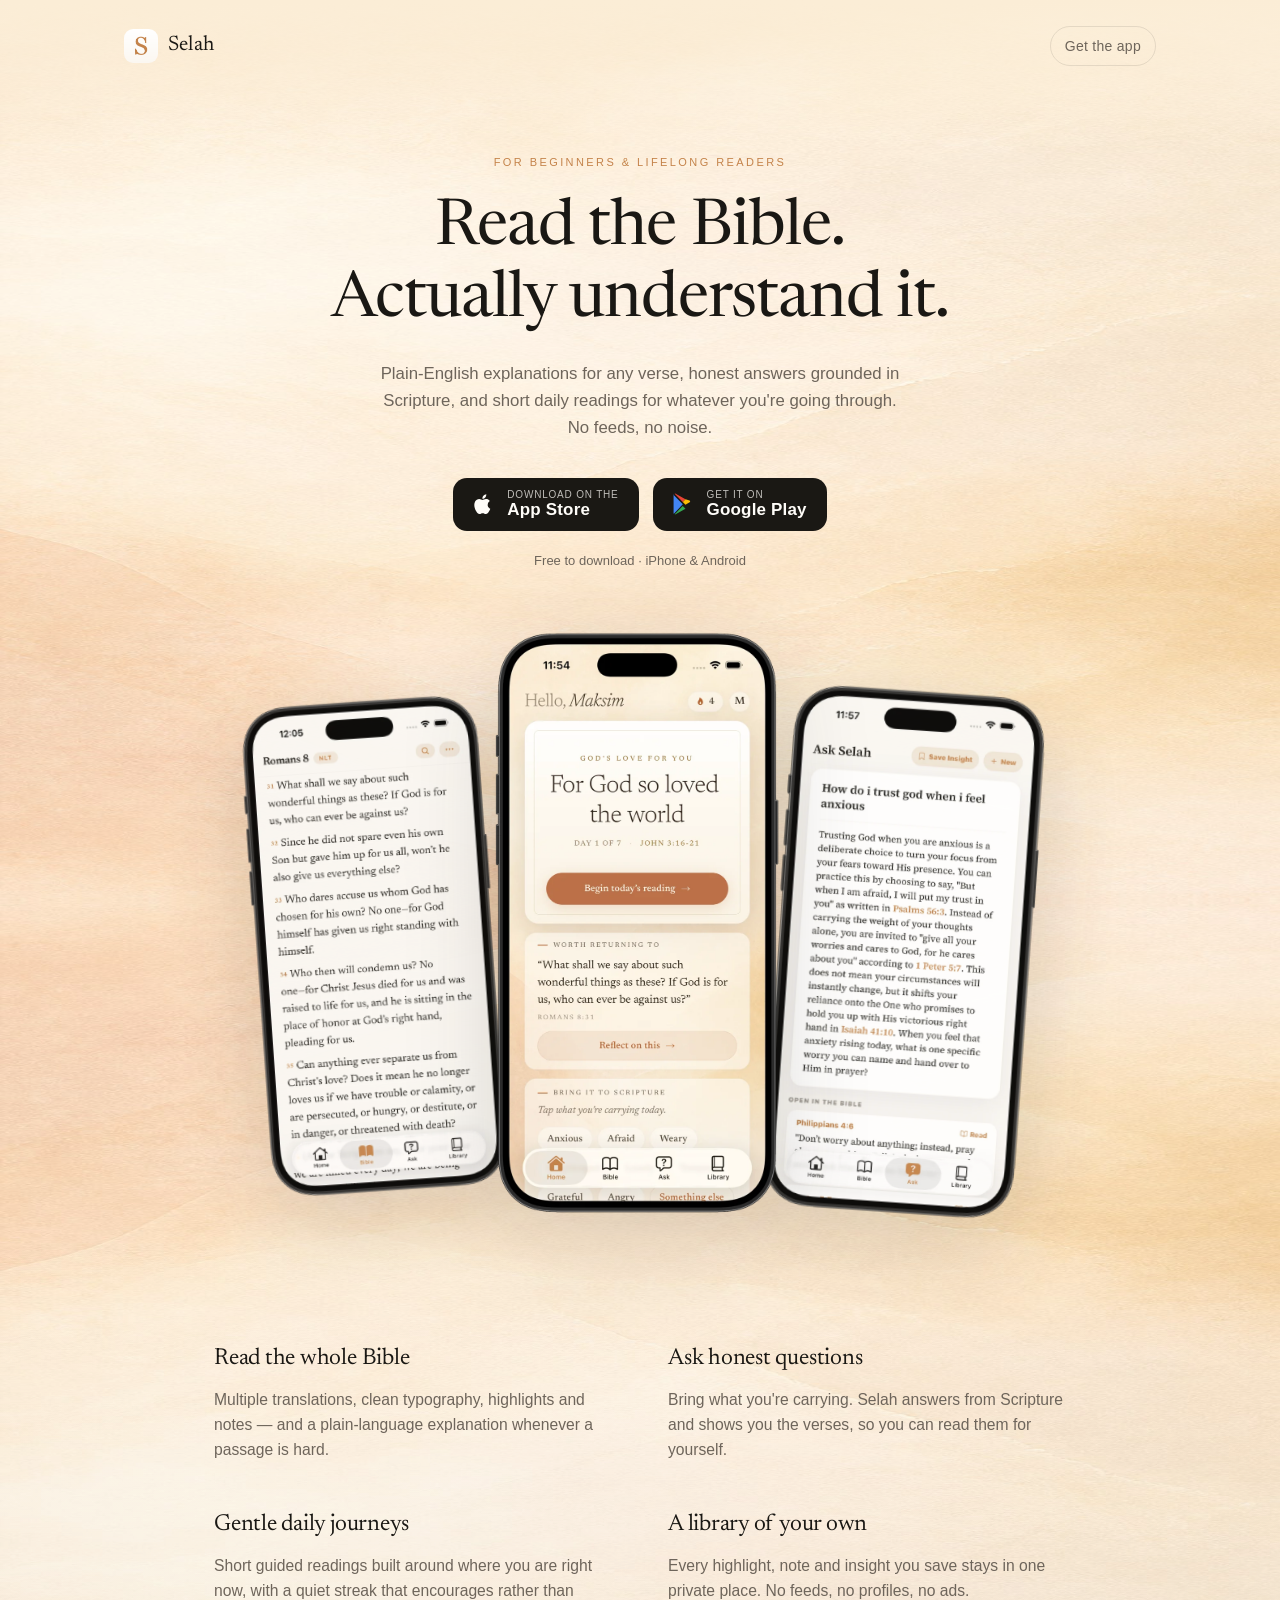
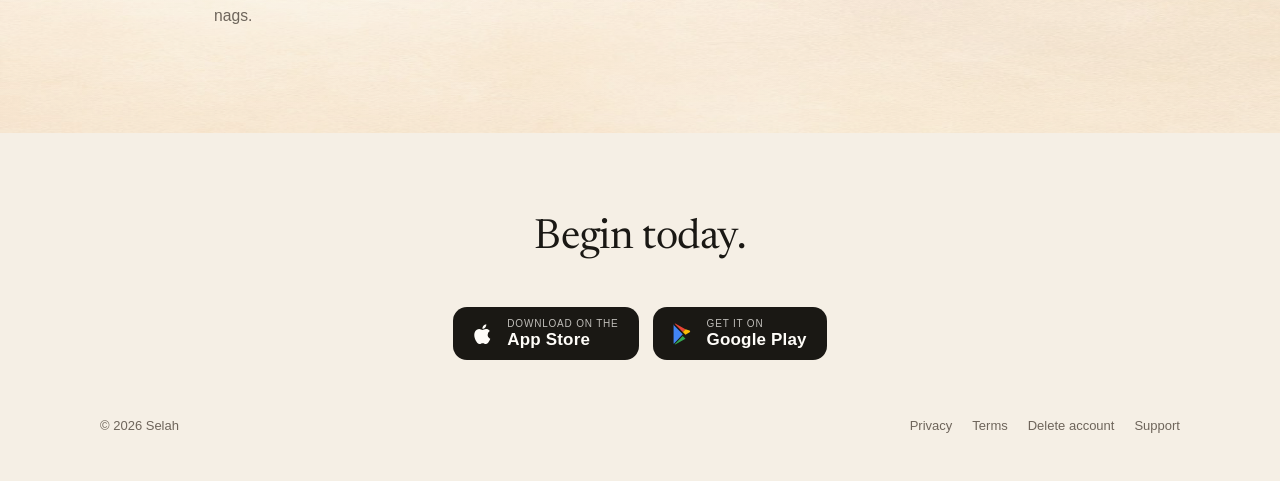
==== commit dd494bc4: "new hero text" ====
--- a/index.html
+++ b/index.html
@@ -3,21 +3,21 @@
 <head>
 <meta charset="utf-8" />
 <meta name="viewport" content="width=device-width, initial-scale=1, viewport-fit=cover" />
-<title>Selah — A quiet place to read Scripture</title>
-<meta name="description" content="Selah is a personal Bible companion for iPhone and Android. Read any translation, ask honest questions, and follow gentle daily readings." />
+<title>Selah — Read the Bible. Actually understand it.</title>
+<meta name="description" content="Selah explains any verse in plain English, answers your questions from Scripture itself, and guides you through short daily readings. Free on iPhone and Android." />
 <meta name="theme-color" content="#FBEDD6" />
 <meta name="color-scheme" content="light" />
 <link rel="icon" href="assets/favicon.png" type="image/png" />
 <link rel="apple-touch-icon" href="assets/favicon.png" />
 <meta property="og:type" content="website" />
-<meta property="og:title" content="Selah — A quiet place to read Scripture" />
-<meta property="og:description" content="A personal Bible companion for iPhone and Android. Read, ask, and return." />
+<meta property="og:title" content="Selah — Read the Bible. Actually understand it." />
+<meta property="og:description" content="Plain-English explanations, answers grounded in Scripture, and gentle daily readings. Free on iPhone and Android." />
 <meta property="og:image" content="assets/icon.png" />
 <meta name="twitter:card" content="summary_large_image" />
 <link rel="preconnect" href="https://fonts.googleapis.com" />
 <link rel="preconnect" href="https://fonts.gstatic.com" crossorigin />
 <link href="https://fonts.googleapis.com/css2?family=Newsreader:opsz,wght@6..72,300;6..72,400;6..72,500&display=swap" rel="stylesheet" />
-<link rel="stylesheet" href="styles.css?v=3" />
+<link rel="stylesheet" href="styles.css?v=10" />
 </head>
 <body>
 
@@ -34,12 +34,11 @@
 <main id="top">
 
   <section class="hero">
-    <p class="eyebrow">Bible &middot; Reflection &middot; Prayer</p>
-    <h1>A quiet place to<br />return to Scripture.</h1>
+    <p class="eyebrow">For beginners &amp; lifelong readers</p>
+    <h1>Read the Bible.<br />Actually understand it.</h1>
     <p class="lede">
-      Selah is a personal Bible companion. Read any translation, ask the questions
-      you actually have, and follow gentle daily readings that meet you where you are.
-      No feeds, no noise.
+      Plain-English explanations for any verse, honest answers grounded in Scripture,
+      and short daily readings for whatever you're going through. <span style="white-space:nowrap">No feeds, no noise.</span>
     </p>
 
     <div class="badges" id="get">
@@ -95,13 +94,6 @@
     </div>
   </section>
 
-  <section class="verse">
-    <blockquote>
-      <p>&ldquo;Be still, and know that I am God.&rdquo;</p>
-      <cite>Psalm 46:10</cite>
-    </blockquote>
-  </section>
-
   <section class="cta">
     <h2>Begin today.</h2>
     <div class="badges">
@@ -132,13 +124,15 @@
 </main>
 
 <footer class="foot">
-  <p class="copy">&copy; 2026 Selah</p>
-  <nav class="links">
-    <a href="privacy.html">Privacy</a>
-    <a href="terms-and-conditions.html">Terms</a>
-    <a href="delete-account.html">Delete account</a>
-    <a href="mailto:selahsupport.app@gmail.com">Support</a>
-  </nav>
+  <div class="foot-inner">
+    <p class="copy">&copy; 2026 Selah</p>
+    <nav class="links">
+      <a href="privacy.html">Privacy</a>
+      <a href="terms-and-conditions.html">Terms</a>
+      <a href="delete-account.html">Delete account</a>
+      <a href="mailto:selahsupport.app@gmail.com">Support</a>
+    </nav>
+  </div>
 </footer>
 
 </body>
--- a/styles.css
+++ b/styles.css
@@ -274,11 +274,9 @@
 
 .cta {
   margin: 104px auto 0;
-  padding: 72px 24px 80px;
+  padding: 72px 24px 56px;
   text-align: center;
-  background: rgba(255, 252, 246, 0.55);
-  border-top: 1px solid var(--hairline);
-  border-bottom: 1px solid var(--hairline);
+  background: var(--bg-tint);
 }
 
 .cta h2 {
@@ -292,16 +290,21 @@
 /* ---------- footer ---------- */
 
 .foot {
+  /* Continues the CTA's beige band so the two read as one closing block. */
+  background: var(--bg-tint);
+  padding: 0 24px 44px;
+  font-size: 13px;
+  color: var(--muted);
+}
+
+.foot-inner {
   max-width: 1080px;
   margin: 0 auto;
-  padding: 30px 24px 44px;
   display: flex;
   flex-wrap: wrap;
   align-items: center;
   justify-content: space-between;
   gap: 12px;
-  font-size: 13px;
-  color: var(--muted);
 }
 
 .foot .copy { margin: 0; }
@@ -480,10 +483,11 @@
 
   .cta { margin-top: 76px; padding: 60px 22px 64px; }
 
-  .foot {
+  .foot { padding: 0 22px 40px; }
+
+  .foot-inner {
     flex-direction: column;
     justify-content: center;
     gap: 16px;
-    padding: 28px 22px 40px;
   }
 }
